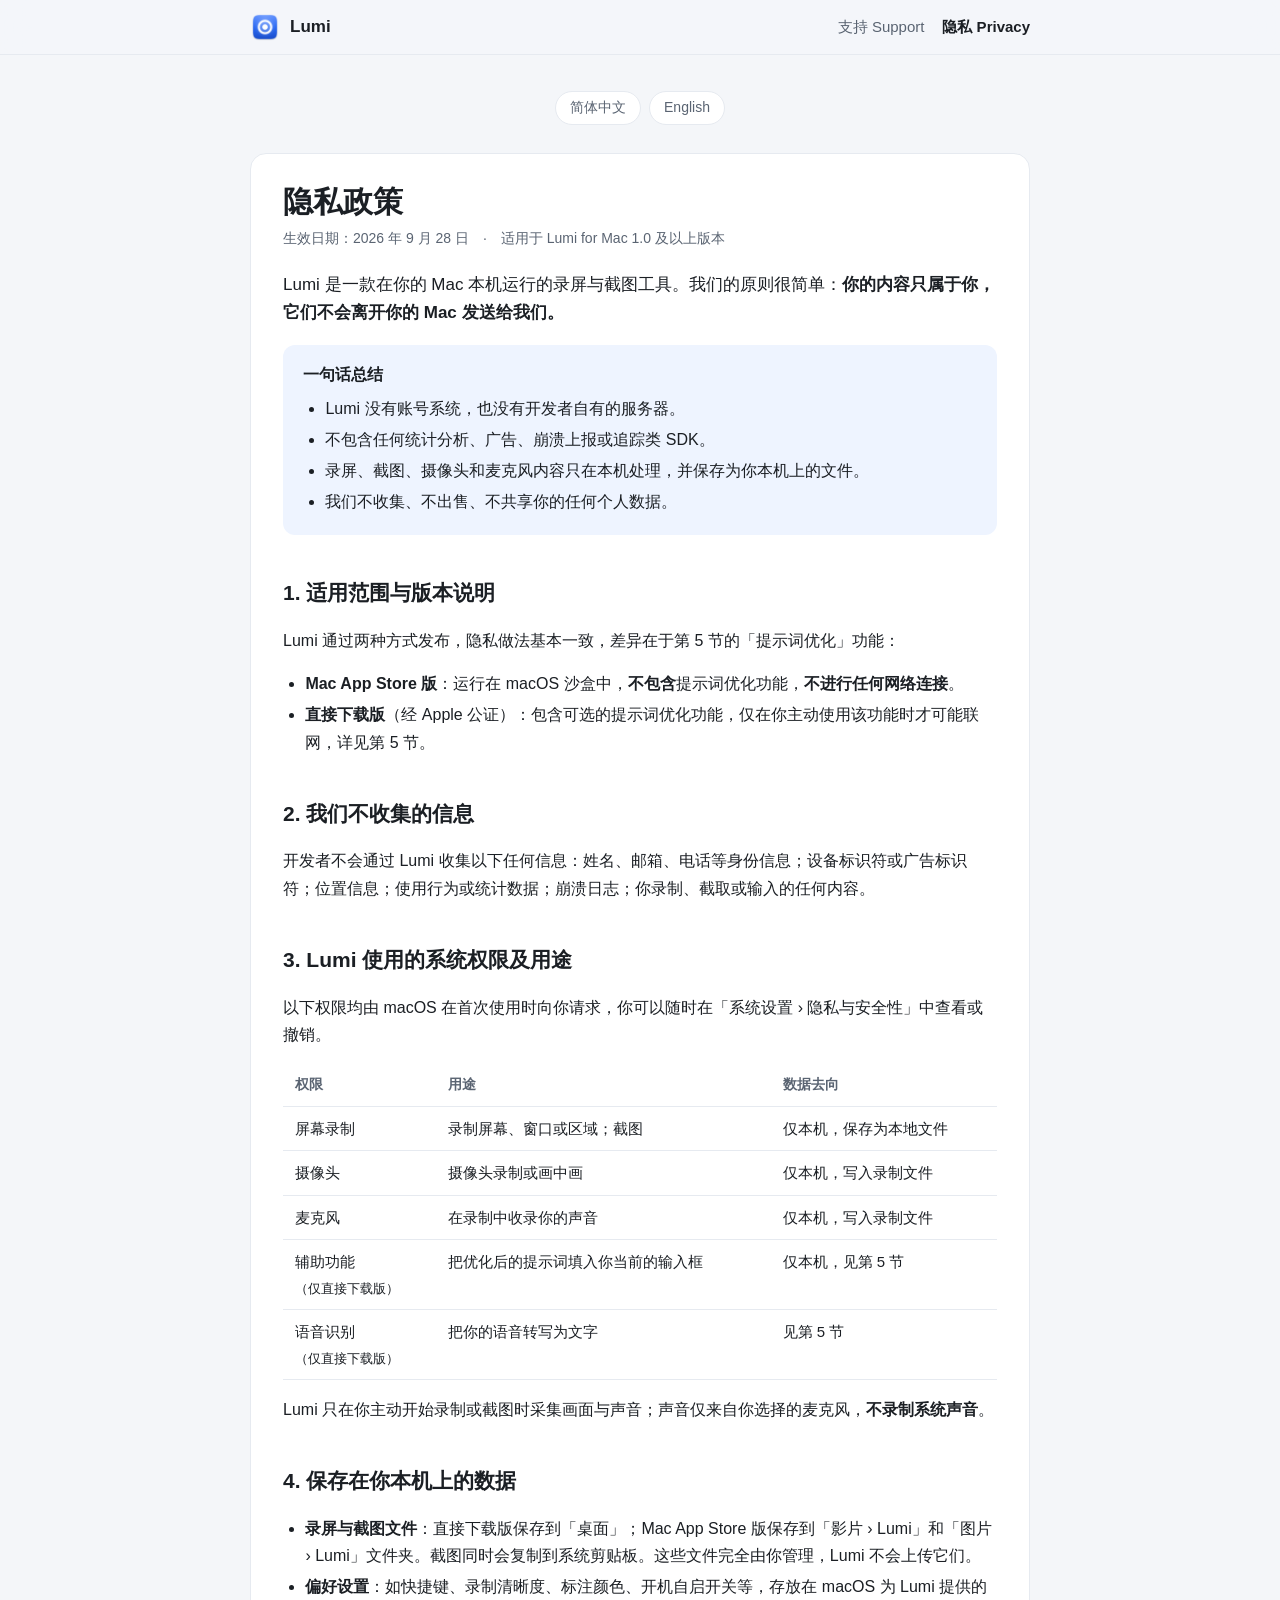
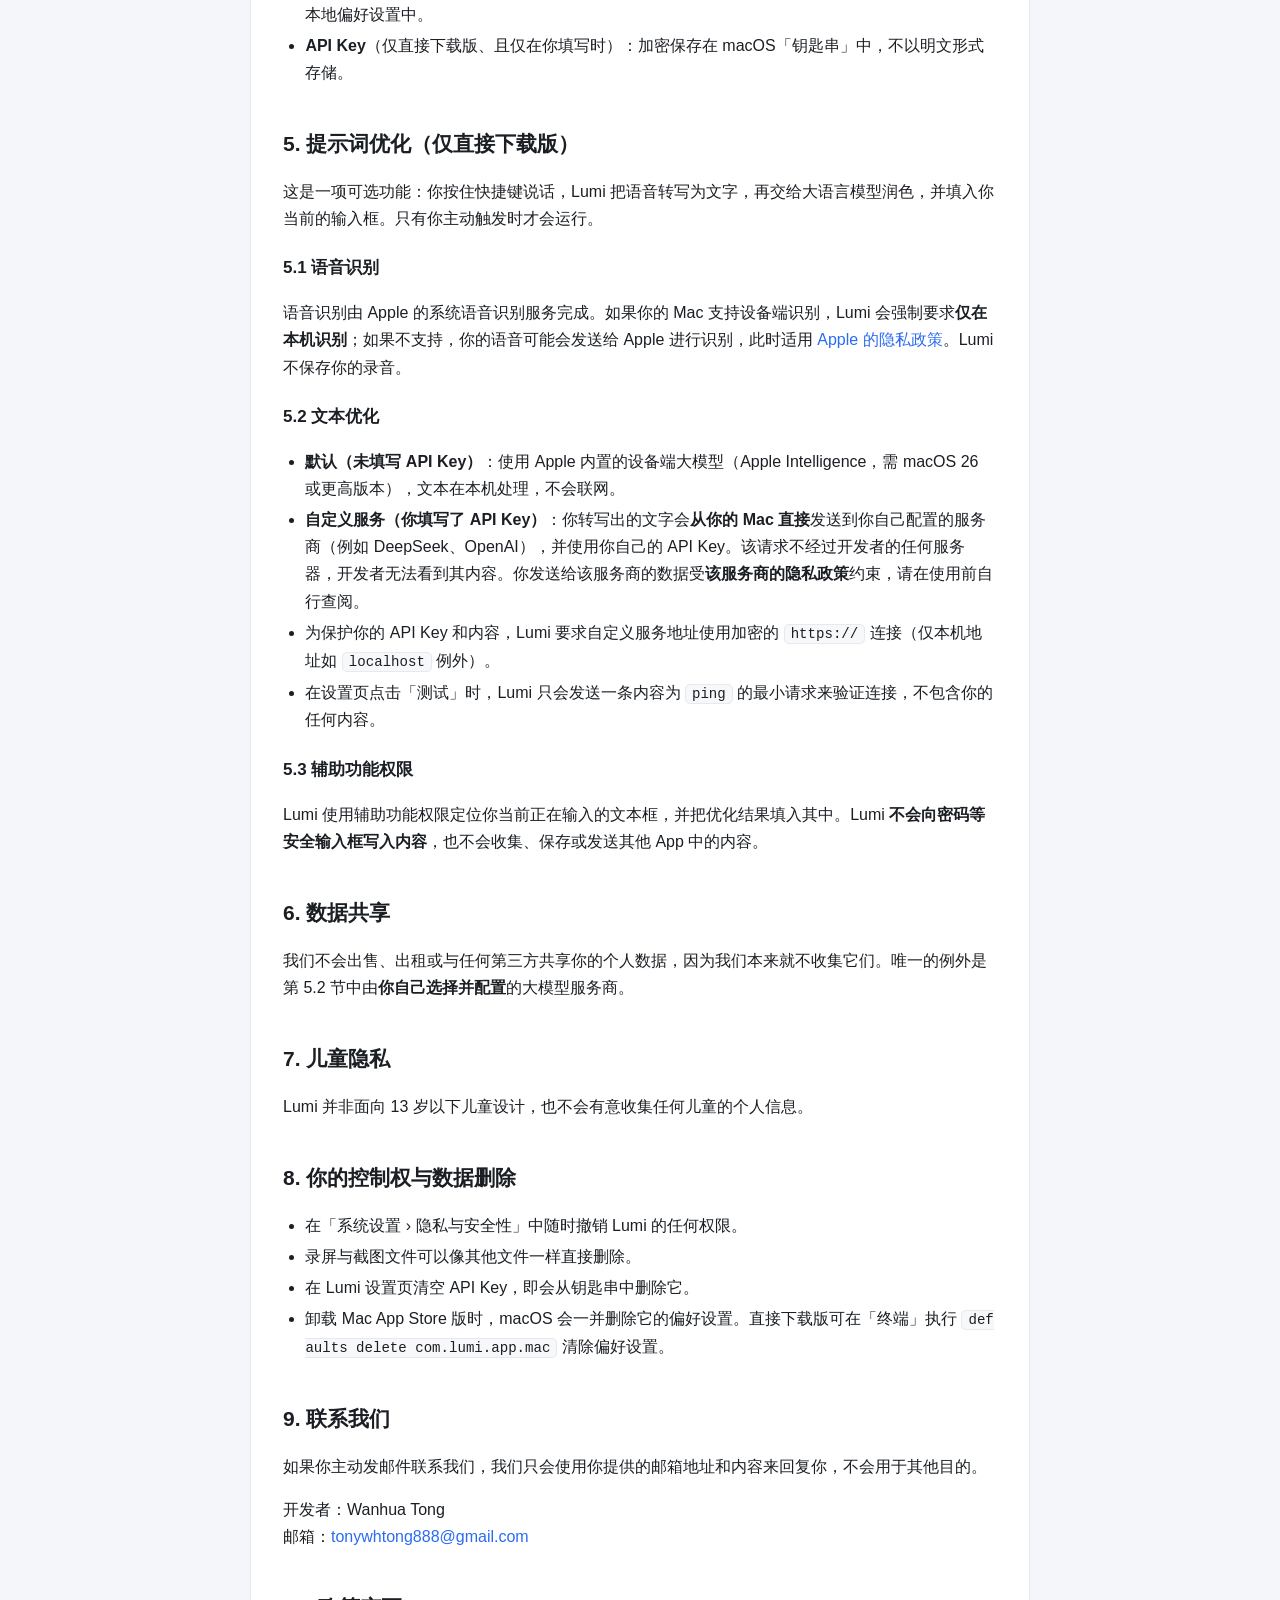
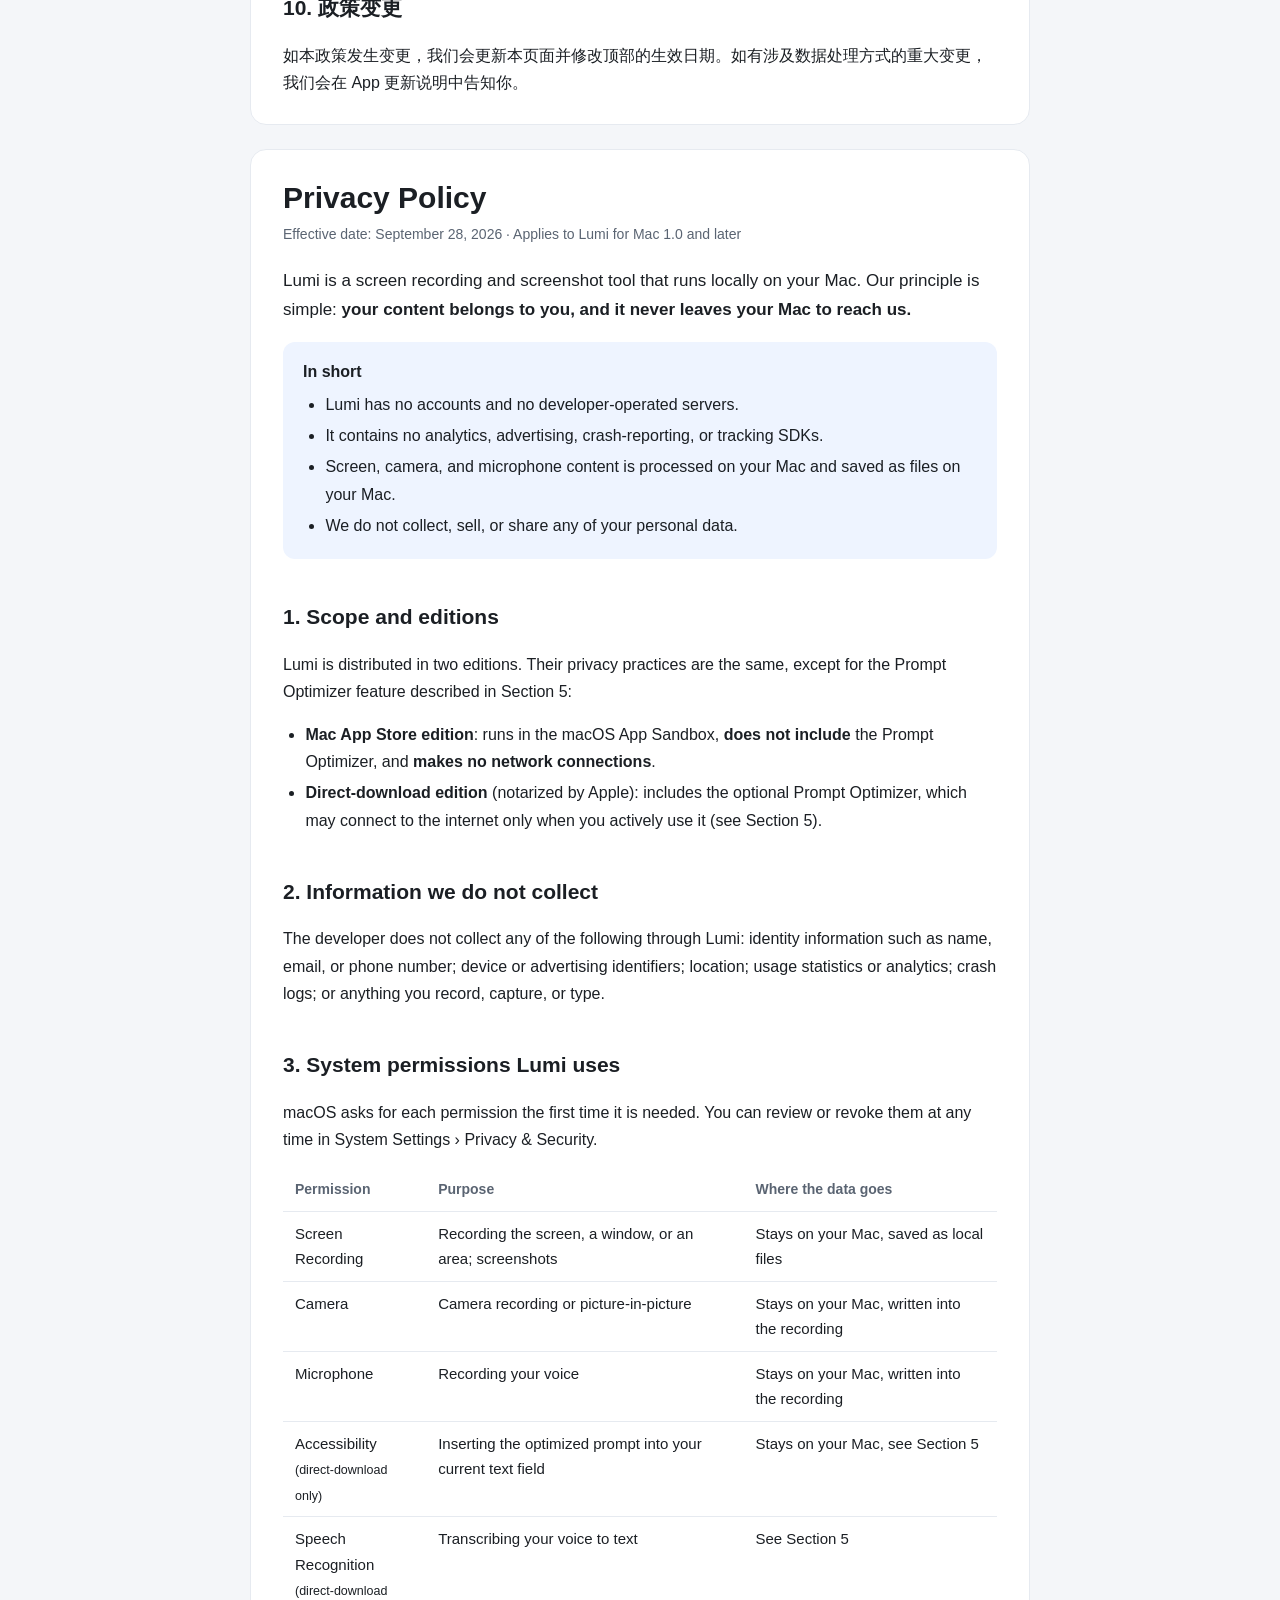
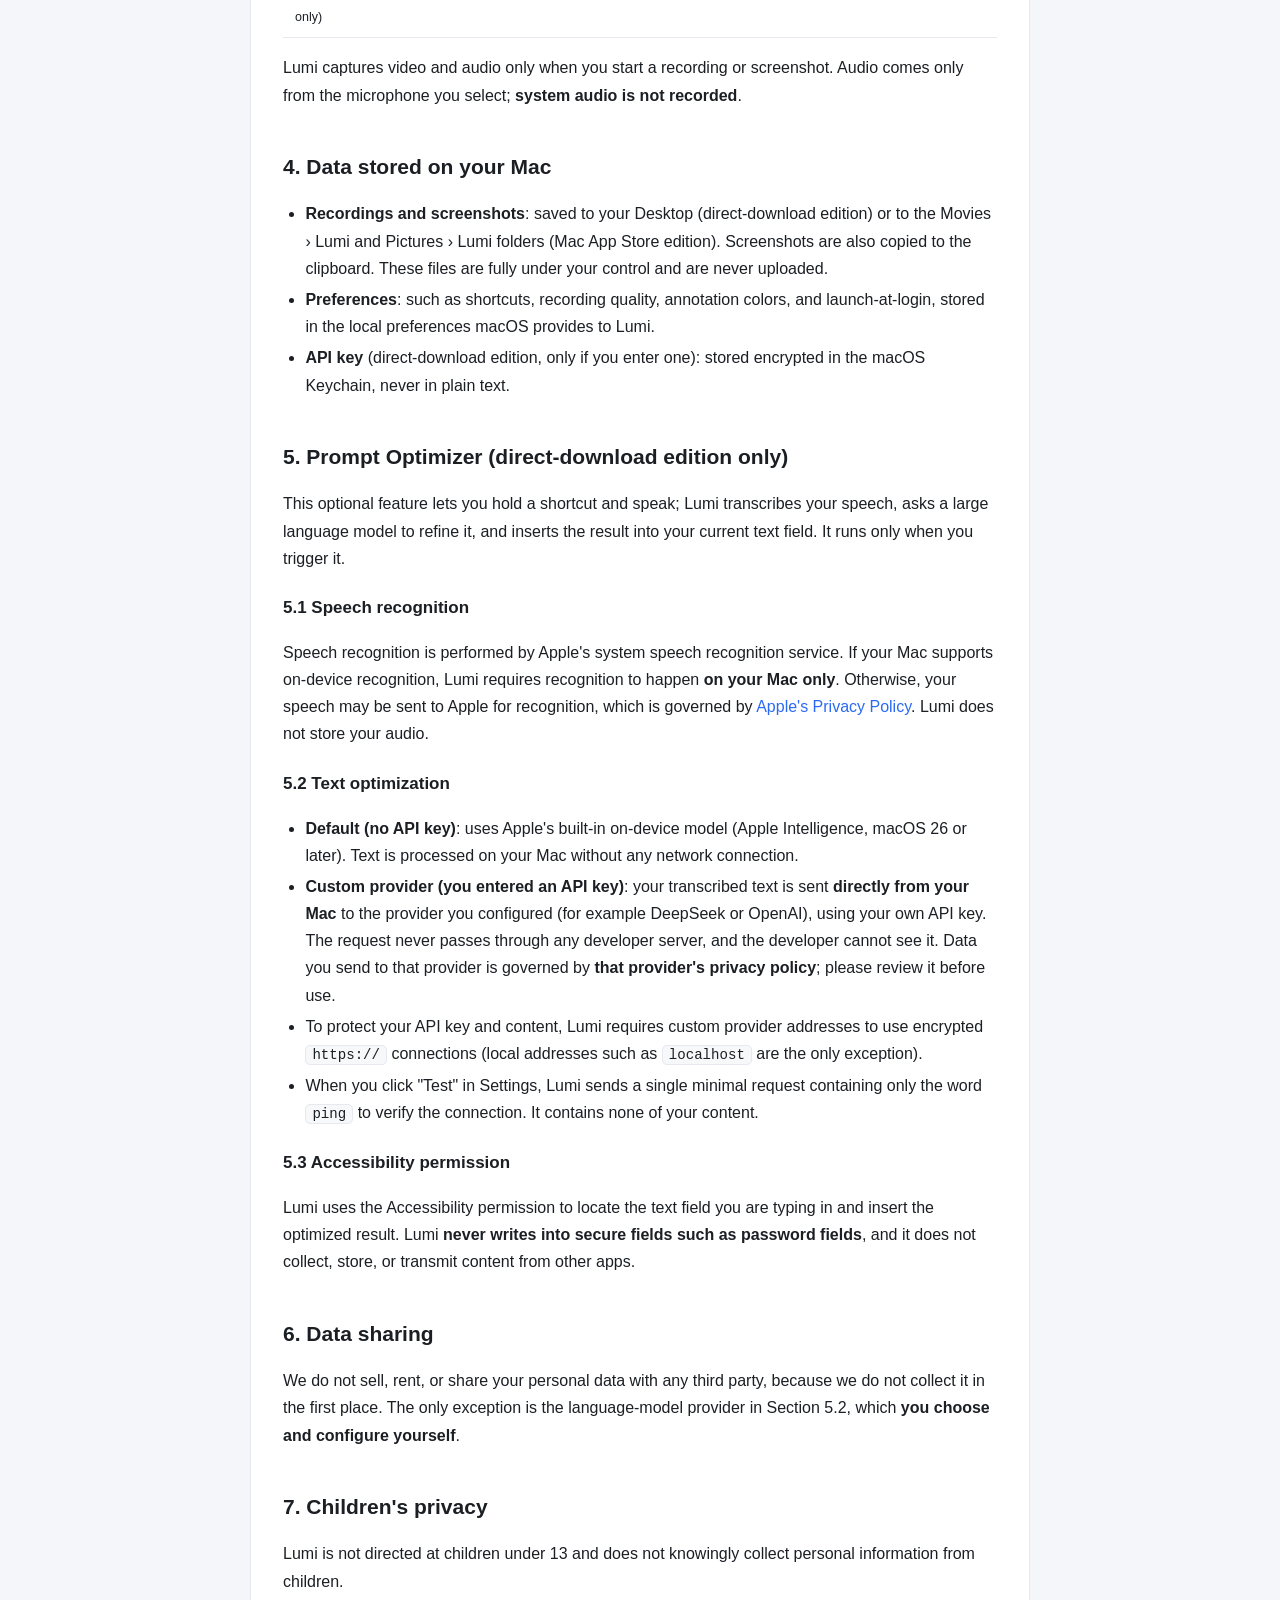
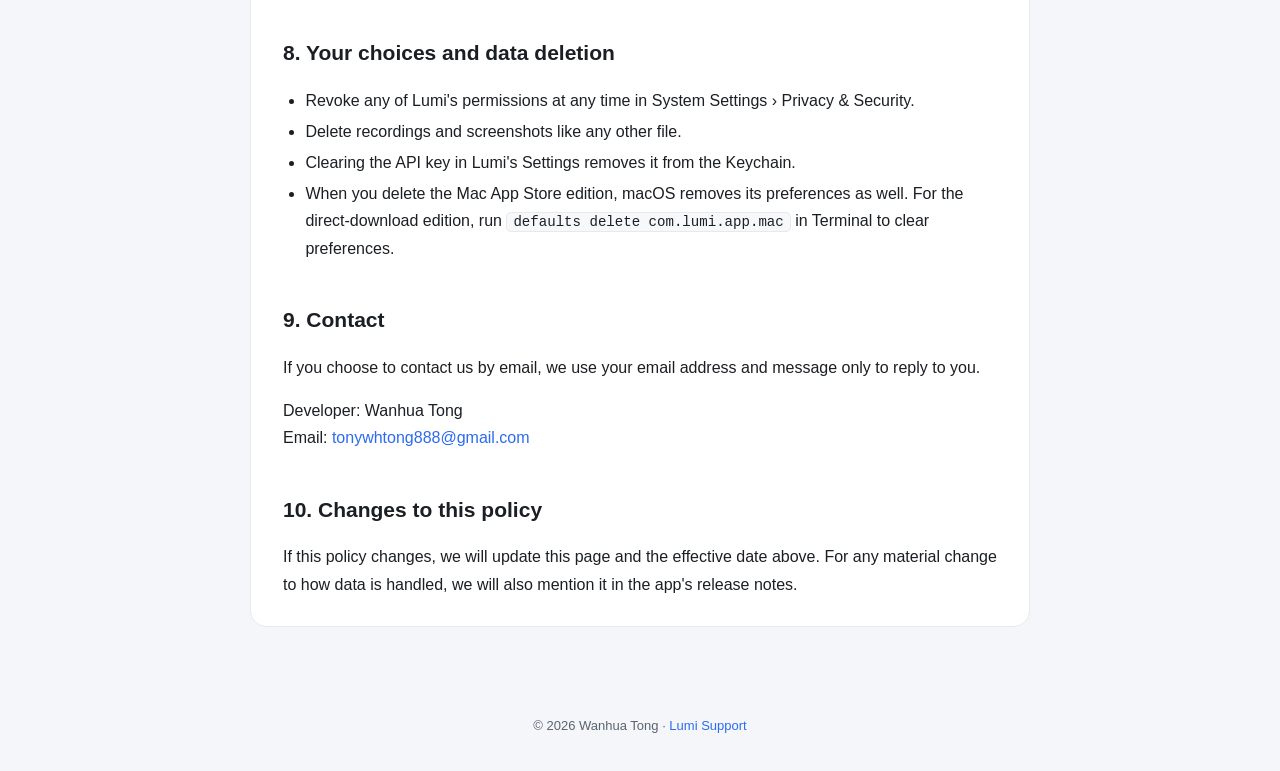
==== privacy.html @ 95c2de78 "Add Lumi support site and privacy policy" ====
<!doctype html>
<html lang="zh-Hans">
<head>
  <meta charset="utf-8">
  <meta name="viewport" content="width=device-width, initial-scale=1">
  <title>隐私政策 · Privacy Policy — Lumi</title>
  <meta name="description" content="Lumi for Mac 隐私政策：Lumi 不收集、不上传、不共享你的任何个人数据。">
  <link rel="icon" href="icon.png">
  <link rel="stylesheet" href="style.css">
</head>
<body>
  <header class="topbar">
    <div class="inner">
      <a class="brand" href="./"><img src="icon.png" alt="">Lumi</a>
      <nav>
        <a href="./">支持 Support</a>
        <a href="privacy.html" aria-current="page">隐私 Privacy</a>
      </nav>
    </div>
  </header>

  <main>
    <div class="lang-switch">
      <a href="#zh" lang="zh-Hans">简体中文</a>
      <a href="#en" lang="en">English</a>
    </div>

    <!-- ═════════════════════════ 简体中文 ═════════════════════════ -->
    <article class="card" id="zh" lang="zh-Hans">
      <h1>隐私政策</h1>
      <p class="meta">生效日期：2026 年 9 月 28 日　·　适用于 Lumi for Mac 1.0 及以上版本</p>

      <p class="lead">Lumi 是一款在你的 Mac 本机运行的录屏与截图工具。我们的原则很简单：<strong>你的内容只属于你，它们不会离开你的 Mac 发送给我们。</strong></p>

      <div class="summary">
        <strong>一句话总结</strong>
        <ul>
          <li>Lumi 没有账号系统，也没有开发者自有的服务器。</li>
          <li>不包含任何统计分析、广告、崩溃上报或追踪类 SDK。</li>
          <li>录屏、截图、摄像头和麦克风内容只在本机处理，并保存为你本机上的文件。</li>
          <li>我们不收集、不出售、不共享你的任何个人数据。</li>
        </ul>
      </div>

      <h2>1. 适用范围与版本说明</h2>
      <p>Lumi 通过两种方式发布，隐私做法基本一致，差异在于第 5 节的「提示词优化」功能：</p>
      <ul>
        <li><strong>Mac App Store 版</strong>：运行在 macOS 沙盒中，<strong>不包含</strong>提示词优化功能，<strong>不进行任何网络连接</strong>。</li>
        <li><strong>直接下载版</strong>（经 Apple 公证）：包含可选的提示词优化功能，仅在你主动使用该功能时才可能联网，详见第 5 节。</li>
      </ul>

      <h2>2. 我们不收集的信息</h2>
      <p>开发者不会通过 Lumi 收集以下任何信息：姓名、邮箱、电话等身份信息；设备标识符或广告标识符；位置信息；使用行为或统计数据；崩溃日志；你录制、截取或输入的任何内容。</p>

      <h2>3. Lumi 使用的系统权限及用途</h2>
      <p>以下权限均由 macOS 在首次使用时向你请求，你可以随时在「系统设置 › 隐私与安全性」中查看或撤销。</p>
      <table>
        <thead><tr><th>权限</th><th>用途</th><th>数据去向</th></tr></thead>
        <tbody>
          <tr><td>屏幕录制</td><td>录制屏幕、窗口或区域；截图</td><td>仅本机，保存为本地文件</td></tr>
          <tr><td>摄像头</td><td>摄像头录制或画中画</td><td>仅本机，写入录制文件</td></tr>
          <tr><td>麦克风</td><td>在录制中收录你的声音</td><td>仅本机，写入录制文件</td></tr>
          <tr><td>辅助功能<br><small>（仅直接下载版）</small></td><td>把优化后的提示词填入你当前的输入框</td><td>仅本机，见第 5 节</td></tr>
          <tr><td>语音识别<br><small>（仅直接下载版）</small></td><td>把你的语音转写为文字</td><td>见第 5 节</td></tr>
        </tbody>
      </table>
      <p>Lumi 只在你主动开始录制或截图时采集画面与声音；声音仅来自你选择的麦克风，<strong>不录制系统声音</strong>。</p>

      <h2>4. 保存在你本机上的数据</h2>
      <ul>
        <li><strong>录屏与截图文件</strong>：直接下载版保存到「桌面」；Mac App Store 版保存到「影片 › Lumi」和「图片 › Lumi」文件夹。截图同时会复制到系统剪贴板。这些文件完全由你管理，Lumi 不会上传它们。</li>
        <li><strong>偏好设置</strong>：如快捷键、录制清晰度、标注颜色、开机自启开关等，存放在 macOS 为 Lumi 提供的本地偏好设置中。</li>
        <li><strong>API Key</strong>（仅直接下载版、且仅在你填写时）：加密保存在 macOS「钥匙串」中，不以明文形式存储。</li>
      </ul>

      <h2>5. 提示词优化（仅直接下载版）</h2>
      <p>这是一项可选功能：你按住快捷键说话，Lumi 把语音转写为文字，再交给大语言模型润色，并填入你当前的输入框。只有你主动触发时才会运行。</p>
      <h3>5.1 语音识别</h3>
      <p>语音识别由 Apple 的系统语音识别服务完成。如果你的 Mac 支持设备端识别，Lumi 会强制要求<strong>仅在本机识别</strong>；如果不支持，你的语音可能会发送给 Apple 进行识别，此时适用 <a href="https://www.apple.com/legal/privacy/" rel="noopener">Apple 的隐私政策</a>。Lumi 不保存你的录音。</p>
      <h3>5.2 文本优化</h3>
      <ul>
        <li><strong>默认（未填写 API Key）</strong>：使用 Apple 内置的设备端大模型（Apple Intelligence，需 macOS 26 或更高版本），文本在本机处理，不会联网。</li>
        <li><strong>自定义服务（你填写了 API Key）</strong>：你转写出的文字会<strong>从你的 Mac 直接</strong>发送到你自己配置的服务商（例如 DeepSeek、OpenAI），并使用你自己的 API Key。该请求不经过开发者的任何服务器，开发者无法看到其内容。你发送给该服务商的数据受<strong>该服务商的隐私政策</strong>约束，请在使用前自行查阅。</li>
        <li>为保护你的 API Key 和内容，Lumi 要求自定义服务地址使用加密的 <code>https://</code> 连接（仅本机地址如 <code>localhost</code> 例外）。</li>
        <li>在设置页点击「测试」时，Lumi 只会发送一条内容为 <code>ping</code> 的最小请求来验证连接，不包含你的任何内容。</li>
      </ul>
      <h3>5.3 辅助功能权限</h3>
      <p>Lumi 使用辅助功能权限定位你当前正在输入的文本框，并把优化结果填入其中。Lumi <strong>不会向密码等安全输入框写入内容</strong>，也不会收集、保存或发送其他 App 中的内容。</p>

      <h2>6. 数据共享</h2>
      <p>我们不会出售、出租或与任何第三方共享你的个人数据，因为我们本来就不收集它们。唯一的例外是第 5.2 节中由<strong>你自己选择并配置</strong>的大模型服务商。</p>

      <h2>7. 儿童隐私</h2>
      <p>Lumi 并非面向 13 岁以下儿童设计，也不会有意收集任何儿童的个人信息。</p>

      <h2>8. 你的控制权与数据删除</h2>
      <ul>
        <li>在「系统设置 › 隐私与安全性」中随时撤销 Lumi 的任何权限。</li>
        <li>录屏与截图文件可以像其他文件一样直接删除。</li>
        <li>在 Lumi 设置页清空 API Key，即会从钥匙串中删除它。</li>
        <li>卸载 Mac App Store 版时，macOS 会一并删除它的偏好设置。直接下载版可在「终端」执行 <code>defaults delete com.lumi.app.mac</code> 清除偏好设置。</li>
      </ul>

      <h2>9. 联系我们</h2>
      <p>如果你主动发邮件联系我们，我们只会使用你提供的邮箱地址和内容来回复你，不会用于其他目的。</p>
      <p>开发者：Wanhua Tong<br>邮箱：<a href="mailto:tonywhtong888@gmail.com">tonywhtong888@gmail.com</a></p>

      <h2>10. 政策变更</h2>
      <p>如本政策发生变更，我们会更新本页面并修改顶部的生效日期。如有涉及数据处理方式的重大变更，我们会在 App 更新说明中告知你。</p>
    </article>

    <!-- ═════════════════════════ English ═════════════════════════ -->
    <article class="card" id="en" lang="en">
      <h1>Privacy Policy</h1>
      <p class="meta">Effective date: September 28, 2026 · Applies to Lumi for Mac 1.0 and later</p>

      <p class="lead">Lumi is a screen recording and screenshot tool that runs locally on your Mac. Our principle is simple: <strong>your content belongs to you, and it never leaves your Mac to reach us.</strong></p>

      <div class="summary">
        <strong>In short</strong>
        <ul>
          <li>Lumi has no accounts and no developer-operated servers.</li>
          <li>It contains no analytics, advertising, crash-reporting, or tracking SDKs.</li>
          <li>Screen, camera, and microphone content is processed on your Mac and saved as files on your Mac.</li>
          <li>We do not collect, sell, or share any of your personal data.</li>
        </ul>
      </div>

      <h2>1. Scope and editions</h2>
      <p>Lumi is distributed in two editions. Their privacy practices are the same, except for the Prompt Optimizer feature described in Section 5:</p>
      <ul>
        <li><strong>Mac App Store edition</strong>: runs in the macOS App Sandbox, <strong>does not include</strong> the Prompt Optimizer, and <strong>makes no network connections</strong>.</li>
        <li><strong>Direct-download edition</strong> (notarized by Apple): includes the optional Prompt Optimizer, which may connect to the internet only when you actively use it (see Section 5).</li>
      </ul>

      <h2>2. Information we do not collect</h2>
      <p>The developer does not collect any of the following through Lumi: identity information such as name, email, or phone number; device or advertising identifiers; location; usage statistics or analytics; crash logs; or anything you record, capture, or type.</p>

      <h2>3. System permissions Lumi uses</h2>
      <p>macOS asks for each permission the first time it is needed. You can review or revoke them at any time in System Settings › Privacy &amp; Security.</p>
      <table>
        <thead><tr><th>Permission</th><th>Purpose</th><th>Where the data goes</th></tr></thead>
        <tbody>
          <tr><td>Screen Recording</td><td>Recording the screen, a window, or an area; screenshots</td><td>Stays on your Mac, saved as local files</td></tr>
          <tr><td>Camera</td><td>Camera recording or picture-in-picture</td><td>Stays on your Mac, written into the recording</td></tr>
          <tr><td>Microphone</td><td>Recording your voice</td><td>Stays on your Mac, written into the recording</td></tr>
          <tr><td>Accessibility<br><small>(direct-download only)</small></td><td>Inserting the optimized prompt into your current text field</td><td>Stays on your Mac, see Section 5</td></tr>
          <tr><td>Speech Recognition<br><small>(direct-download only)</small></td><td>Transcribing your voice to text</td><td>See Section 5</td></tr>
        </tbody>
      </table>
      <p>Lumi captures video and audio only when you start a recording or screenshot. Audio comes only from the microphone you select; <strong>system audio is not recorded</strong>.</p>

      <h2>4. Data stored on your Mac</h2>
      <ul>
        <li><strong>Recordings and screenshots</strong>: saved to your Desktop (direct-download edition) or to the Movies › Lumi and Pictures › Lumi folders (Mac App Store edition). Screenshots are also copied to the clipboard. These files are fully under your control and are never uploaded.</li>
        <li><strong>Preferences</strong>: such as shortcuts, recording quality, annotation colors, and launch-at-login, stored in the local preferences macOS provides to Lumi.</li>
        <li><strong>API key</strong> (direct-download edition, only if you enter one): stored encrypted in the macOS Keychain, never in plain text.</li>
      </ul>

      <h2>5. Prompt Optimizer (direct-download edition only)</h2>
      <p>This optional feature lets you hold a shortcut and speak; Lumi transcribes your speech, asks a large language model to refine it, and inserts the result into your current text field. It runs only when you trigger it.</p>
      <h3>5.1 Speech recognition</h3>
      <p>Speech recognition is performed by Apple's system speech recognition service. If your Mac supports on-device recognition, Lumi requires recognition to happen <strong>on your Mac only</strong>. Otherwise, your speech may be sent to Apple for recognition, which is governed by <a href="https://www.apple.com/legal/privacy/" rel="noopener">Apple's Privacy Policy</a>. Lumi does not store your audio.</p>
      <h3>5.2 Text optimization</h3>
      <ul>
        <li><strong>Default (no API key)</strong>: uses Apple's built-in on-device model (Apple Intelligence, macOS 26 or later). Text is processed on your Mac without any network connection.</li>
        <li><strong>Custom provider (you entered an API key)</strong>: your transcribed text is sent <strong>directly from your Mac</strong> to the provider you configured (for example DeepSeek or OpenAI), using your own API key. The request never passes through any developer server, and the developer cannot see it. Data you send to that provider is governed by <strong>that provider's privacy policy</strong>; please review it before use.</li>
        <li>To protect your API key and content, Lumi requires custom provider addresses to use encrypted <code>https://</code> connections (local addresses such as <code>localhost</code> are the only exception).</li>
        <li>When you click "Test" in Settings, Lumi sends a single minimal request containing only the word <code>ping</code> to verify the connection. It contains none of your content.</li>
      </ul>
      <h3>5.3 Accessibility permission</h3>
      <p>Lumi uses the Accessibility permission to locate the text field you are typing in and insert the optimized result. Lumi <strong>never writes into secure fields such as password fields</strong>, and it does not collect, store, or transmit content from other apps.</p>

      <h2>6. Data sharing</h2>
      <p>We do not sell, rent, or share your personal data with any third party, because we do not collect it in the first place. The only exception is the language-model provider in Section 5.2, which <strong>you choose and configure yourself</strong>.</p>

      <h2>7. Children's privacy</h2>
      <p>Lumi is not directed at children under 13 and does not knowingly collect personal information from children.</p>

      <h2>8. Your choices and data deletion</h2>
      <ul>
        <li>Revoke any of Lumi's permissions at any time in System Settings › Privacy &amp; Security.</li>
        <li>Delete recordings and screenshots like any other file.</li>
        <li>Clearing the API key in Lumi's Settings removes it from the Keychain.</li>
        <li>When you delete the Mac App Store edition, macOS removes its preferences as well. For the direct-download edition, run <code>defaults delete com.lumi.app.mac</code> in Terminal to clear preferences.</li>
      </ul>

      <h2>9. Contact</h2>
      <p>If you choose to contact us by email, we use your email address and message only to reply to you.</p>
      <p>Developer: Wanhua Tong<br>Email: <a href="mailto:tonywhtong888@gmail.com">tonywhtong888@gmail.com</a></p>

      <h2>10. Changes to this policy</h2>
      <p>If this policy changes, we will update this page and the effective date above. For any material change to how data is handled, we will also mention it in the app's release notes.</p>
    </article>
  </main>

  <footer>© 2026 Wanhua Tong · <a href="./">Lumi Support</a></footer>
</body>
</html>
---- style.css ----
/* Lumi 支持站点样式：无外部字体与脚本，不向任何第三方发起请求。 */

:root {
  --brand: #2b6af3;
  --brand-tint: #eef4ff;
  --text: #1b1f24;
  --text-2: #5a6472;
  --bg: #f4f6f9;
  --card: #ffffff;
  --border: #e6eaf0;
  --code-bg: #f6f8fa;
  --warn-bg: #fff6e5;
  --warn-border: #f5c46b;
  color-scheme: light dark;
}

@media (prefers-color-scheme: dark) {
  :root {
    --brand: #5b8def;
    --brand-tint: rgba(91, 141, 239, 0.14);
    --text: #e8eaef;
    --text-2: #a3abb8;
    --bg: #101318;
    --card: #1c2027;
    --border: #323844;
    --code-bg: #262b34;
    --warn-bg: rgba(245, 196, 107, 0.12);
    --warn-border: #8a6a2a;
  }
}

* { box-sizing: border-box; }

html { scroll-behavior: smooth; }

body {
  margin: 0;
  background: var(--bg);
  color: var(--text);
  font: 16px/1.7 -apple-system, BlinkMacSystemFont, "SF Pro Text", "PingFang SC",
    "Hiragino Sans GB", "Microsoft YaHei", "Segoe UI", sans-serif;
  -webkit-font-smoothing: antialiased;
}

a { color: var(--brand); text-decoration: none; }
a:hover { text-decoration: underline; }

/* ── 顶栏 ── */
.topbar {
  position: sticky;
  top: 0;
  z-index: 10;
  background: color-mix(in srgb, var(--bg) 85%, transparent);
  backdrop-filter: saturate(180%) blur(16px);
  -webkit-backdrop-filter: saturate(180%) blur(16px);
  border-bottom: 1px solid var(--border);
}
.topbar .inner {
  max-width: 820px;
  margin: 0 auto;
  padding: 12px 20px;
  display: flex;
  align-items: center;
  gap: 20px;
}
.brand {
  display: flex;
  align-items: center;
  gap: 10px;
  font-weight: 700;
  font-size: 17px;
  color: var(--text);
}
.brand:hover { text-decoration: none; }
.brand img { width: 30px; height: 30px; }
.topbar nav { display: flex; gap: 18px; margin-left: auto; font-size: 15px; }
.topbar nav a { color: var(--text-2); }
.topbar nav a[aria-current="page"] { color: var(--text); font-weight: 600; }

/* ── 主体 ── */
main { max-width: 820px; margin: 0 auto; padding: 36px 20px 64px; }

.hero { text-align: center; padding: 16px 0 28px; }
.hero img { width: 112px; height: 112px; }
.hero h1 { margin: 12px 0 4px; font-size: 34px; letter-spacing: -0.02em; }
.hero p { margin: 0; color: var(--text-2); }

.lang-switch {
  display: flex;
  justify-content: center;
  gap: 8px;
  margin: 0 0 28px;
  font-size: 14px;
}
.lang-switch a {
  padding: 4px 14px;
  border: 1px solid var(--border);
  border-radius: 999px;
  color: var(--text-2);
  background: var(--card);
}

.card {
  background: var(--card);
  border: 1px solid var(--border);
  border-radius: 16px;
  padding: 28px 32px;
  margin-bottom: 24px;
}
.card > :first-child { margin-top: 0; }
.card > :last-child { margin-bottom: 0; }

h1 { font-size: 30px; line-height: 1.3; margin: 0 0 6px; }
h2 {
  font-size: 21px;
  margin: 32px 0 10px;
  padding-top: 8px;
  scroll-margin-top: 72px;
}
h3 { font-size: 17px; margin: 22px 0 6px; }
.meta { color: var(--text-2); font-size: 14px; margin: 0 0 20px; }
.lead { font-size: 17px; }

ul, ol { padding-left: 1.4em; }
li { margin: 4px 0; }

code, kbd {
  font-family: "SF Mono", ui-monospace, Menlo, Consolas, monospace;
  font-size: 0.88em;
  background: var(--code-bg);
  border: 1px solid var(--border);
  border-radius: 5px;
  padding: 1px 6px;
  word-break: break-all;
}
kbd { border-bottom-width: 2px; white-space: nowrap; word-break: normal; }

table { width: 100%; border-collapse: collapse; margin: 12px 0; font-size: 15px; }
th, td { text-align: left; padding: 9px 12px; border-bottom: 1px solid var(--border); vertical-align: top; }
th { color: var(--text-2); font-weight: 600; font-size: 14px; }

.summary {
  background: var(--brand-tint);
  border-radius: 12px;
  padding: 16px 20px;
  margin: 16px 0 8px;
}
.summary ul { margin: 6px 0 0; }

.note {
  background: var(--warn-bg);
  border: 1px solid var(--warn-border);
  border-radius: 12px;
  padding: 12px 16px;
  font-size: 15px;
}

.contact {
  display: inline-block;
  margin-top: 6px;
  padding: 10px 20px;
  border-radius: 10px;
  background: var(--brand);
  color: #fff;
  font-weight: 600;
}
.contact:hover { text-decoration: none; opacity: 0.92; }

details { border-bottom: 1px solid var(--border); padding: 10px 0; }
details:last-of-type { border-bottom: 0; }
summary { cursor: pointer; font-weight: 600; }
details > :not(summary) { margin: 8px 0 0; }

footer {
  text-align: center;
  color: var(--text-2);
  font-size: 13px;
  padding: 0 20px 40px;
}

@media (max-width: 600px) {
  .card { padding: 22px 18px; border-radius: 14px; }
  .topbar nav { gap: 12px; }
  h1 { font-size: 26px; }
  table { font-size: 14px; }
  th, td { padding: 8px 6px; }
}
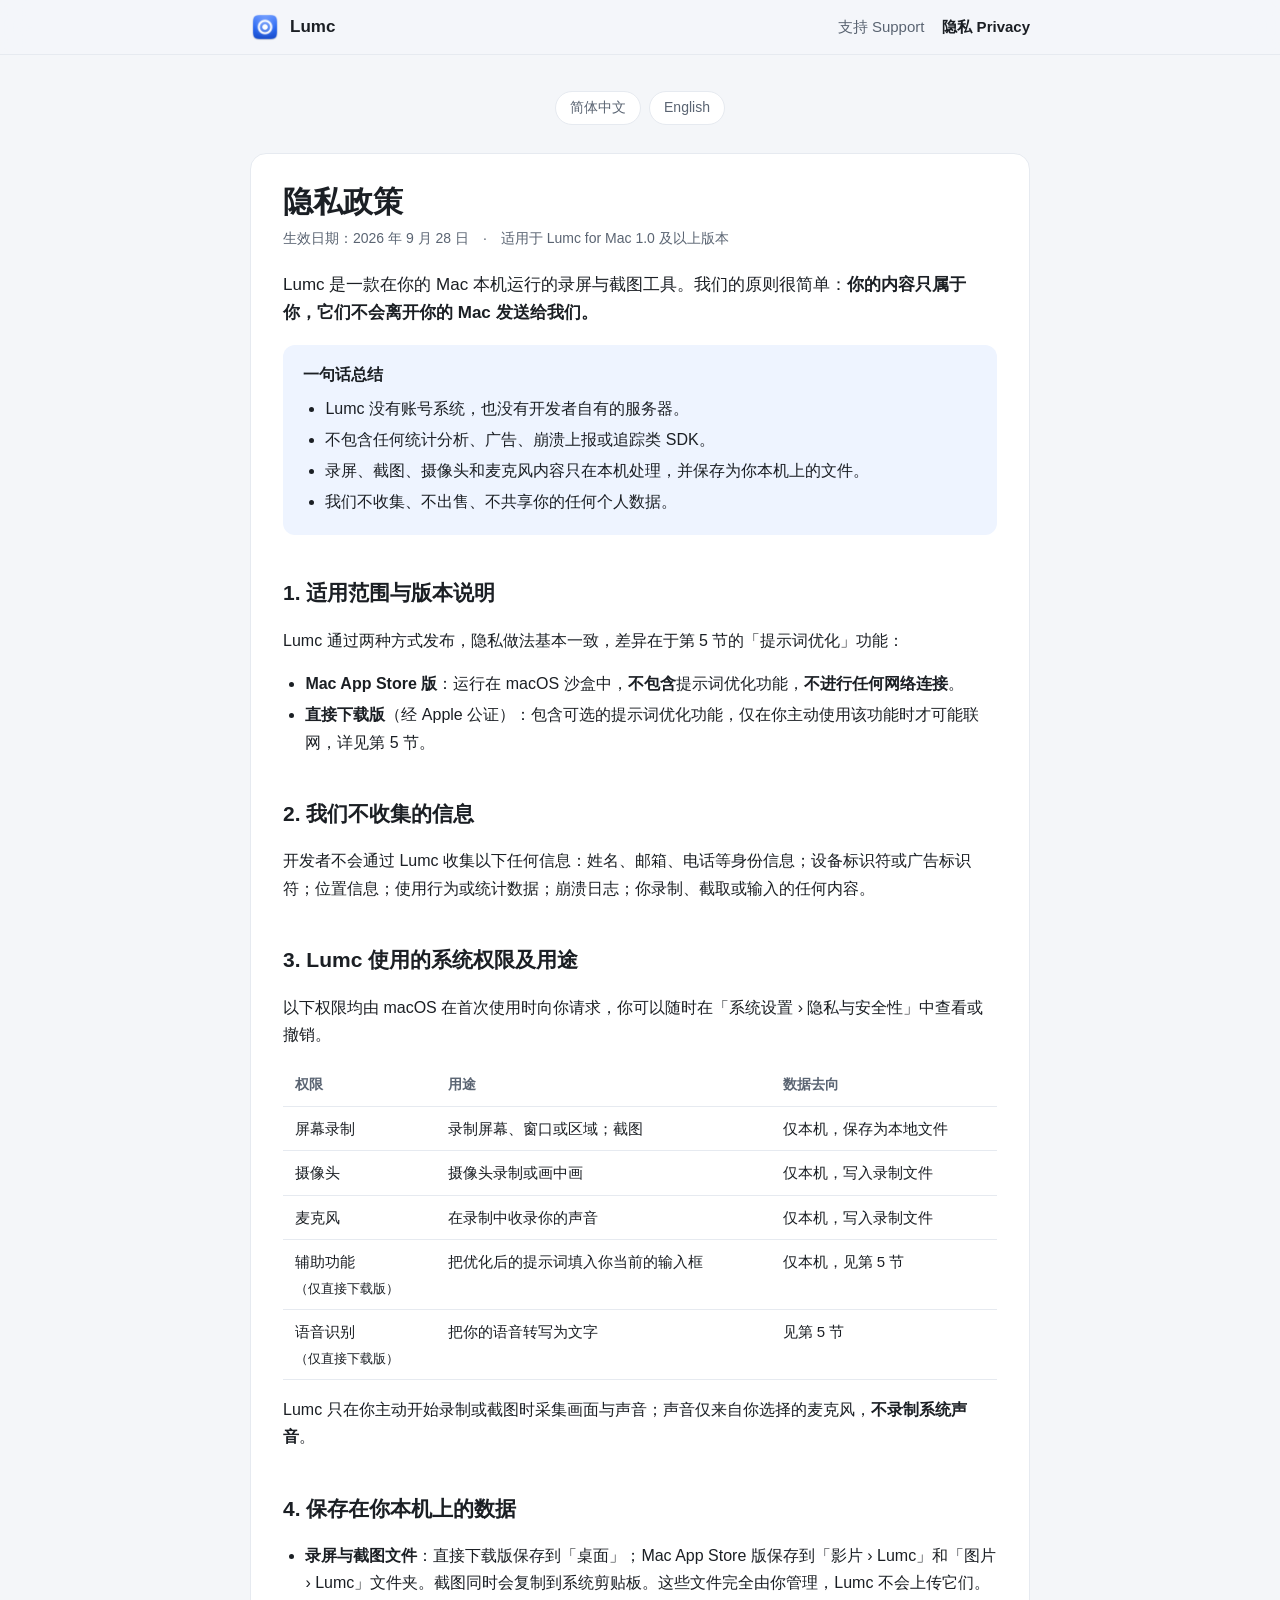
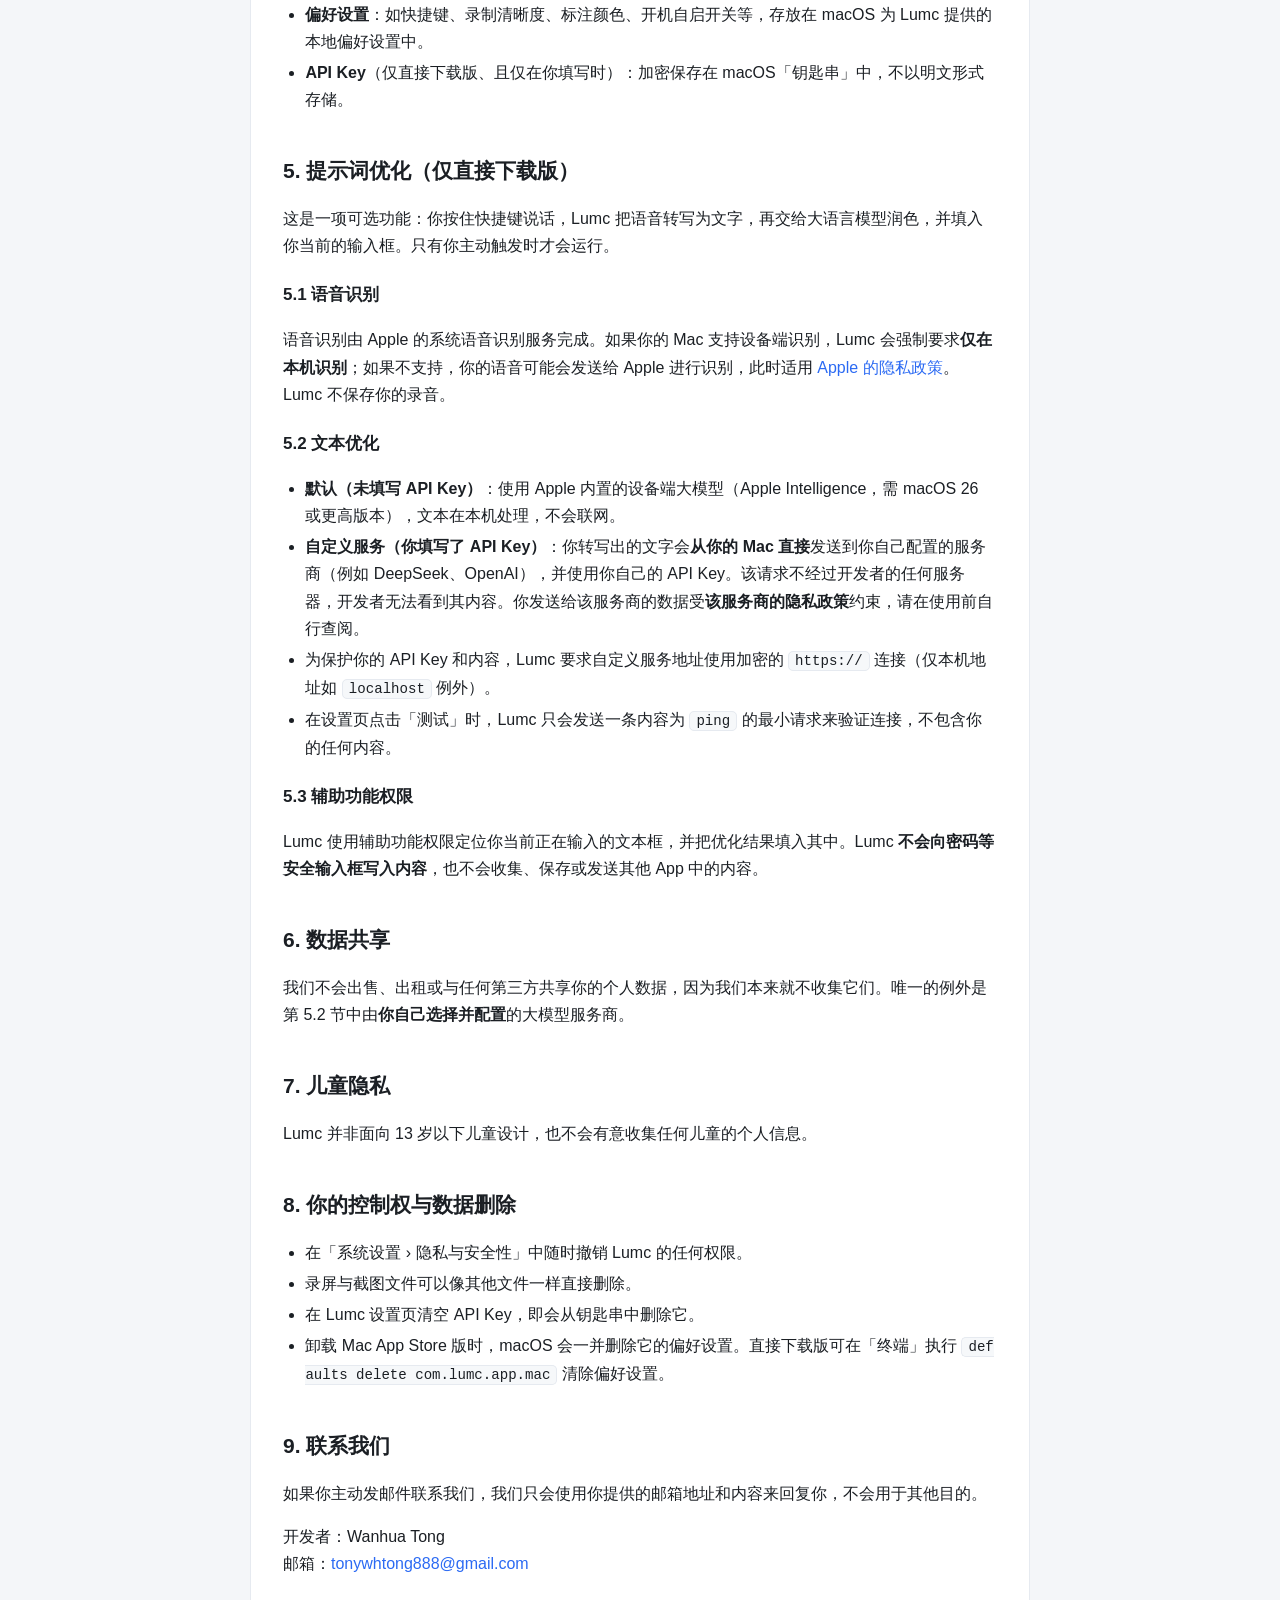
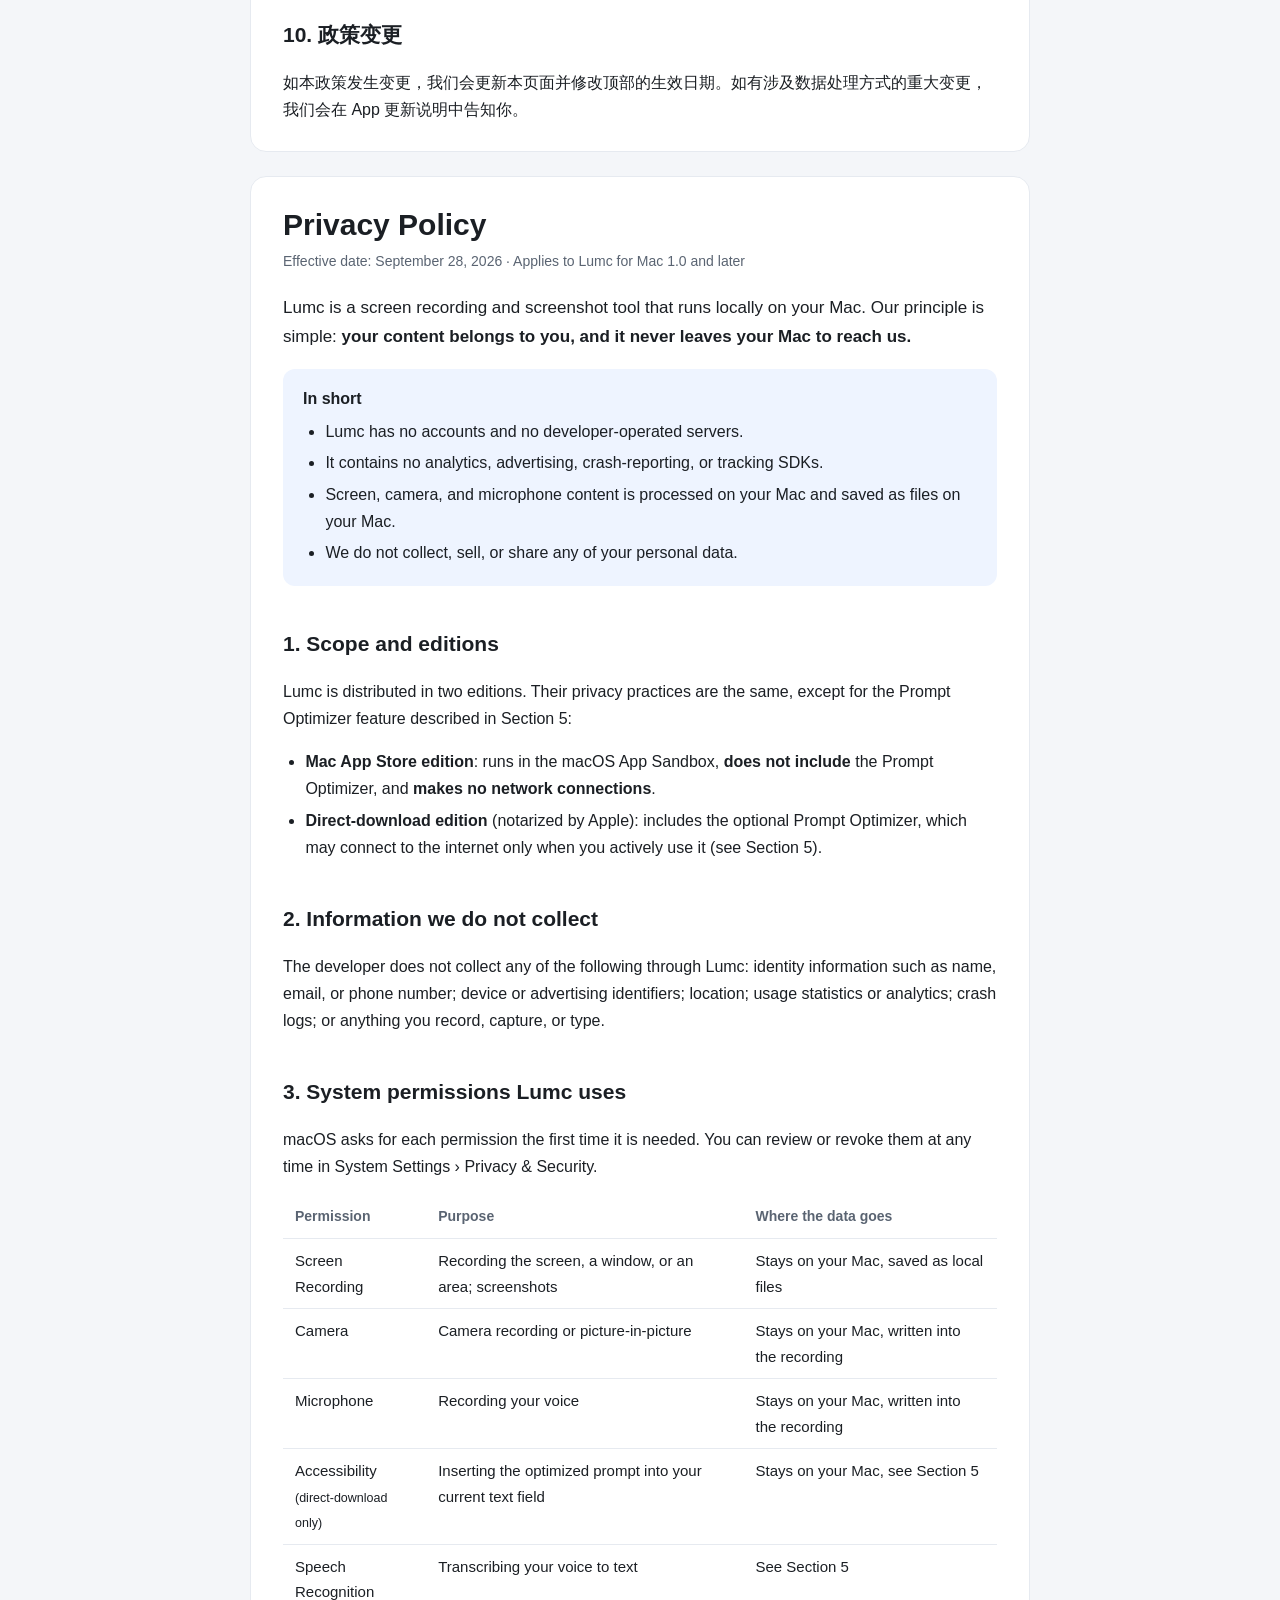
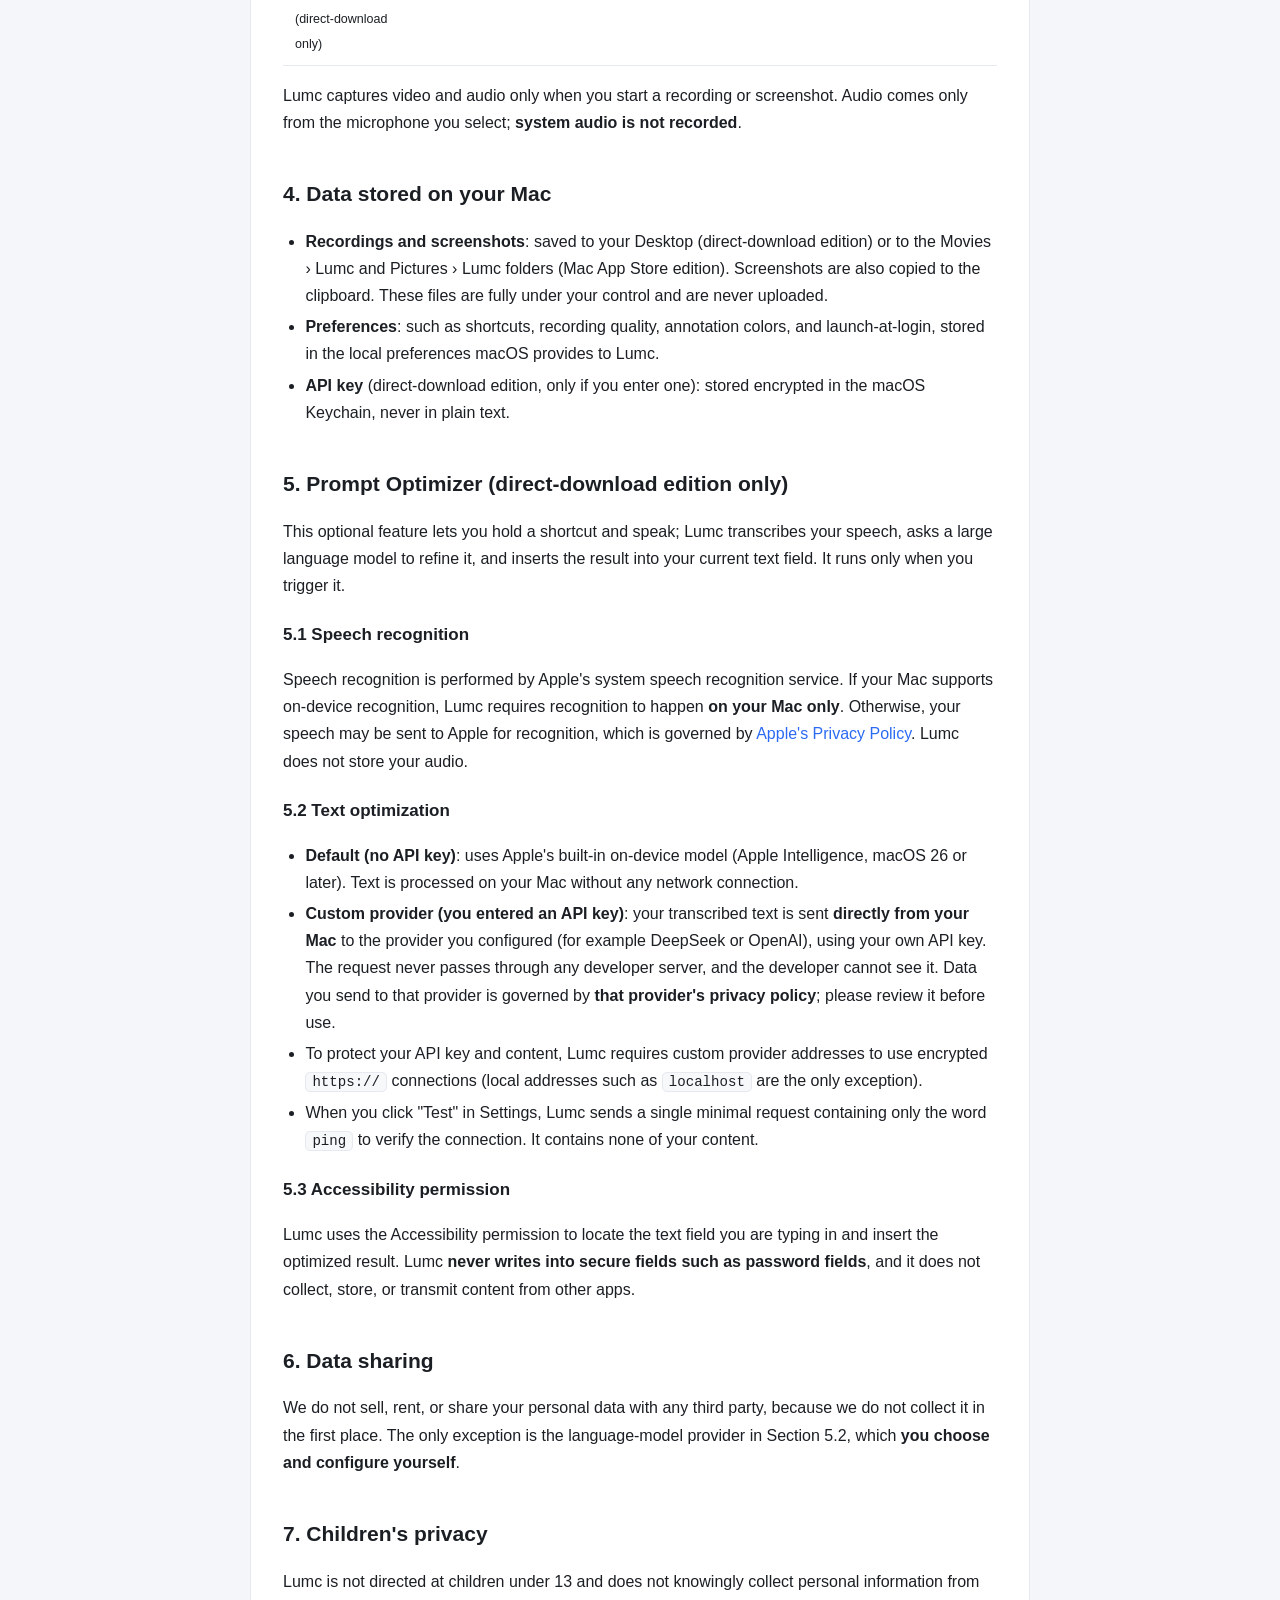
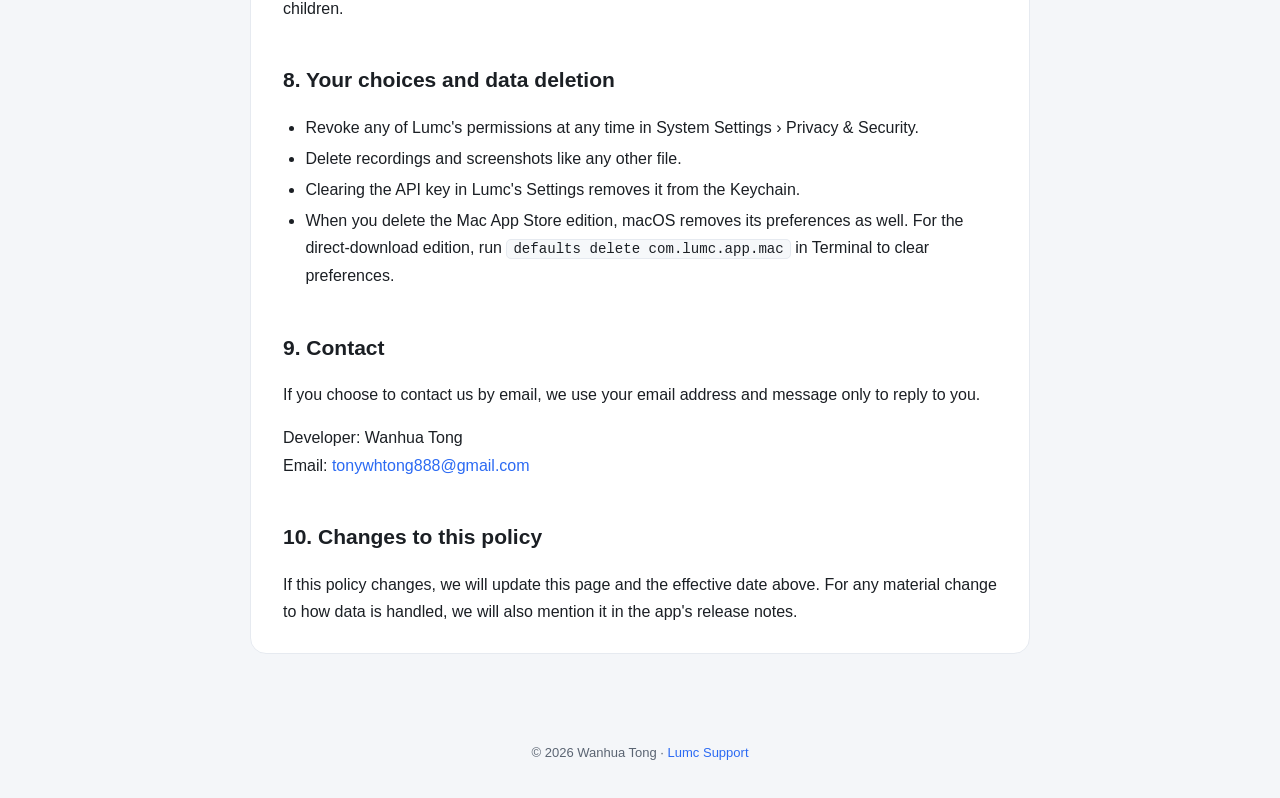
==== commit b0857505: "Rename product to Lumc" ====
--- a/privacy.html
+++ b/privacy.html
@@ -3,15 +3,15 @@
 <head>
   <meta charset="utf-8">
   <meta name="viewport" content="width=device-width, initial-scale=1">
-  <title>隐私政策 · Privacy Policy — Lumi</title>
-  <meta name="description" content="Lumi for Mac 隐私政策：Lumi 不收集、不上传、不共享你的任何个人数据。">
+  <title>隐私政策 · Privacy Policy — Lumc</title>
+  <meta name="description" content="Lumc for Mac 隐私政策：Lumc 不收集、不上传、不共享你的任何个人数据。">
   <link rel="icon" href="icon.png">
   <link rel="stylesheet" href="style.css">
 </head>
 <body>
   <header class="topbar">
     <div class="inner">
-      <a class="brand" href="./"><img src="icon.png" alt="">Lumi</a>
+      <a class="brand" href="./"><img src="icon.png" alt="">Lumc</a>
       <nav>
         <a href="./">支持 Support</a>
         <a href="privacy.html" aria-current="page">隐私 Privacy</a>
@@ -28,14 +28,14 @@
     <!-- ═════════════════════════ 简体中文 ═════════════════════════ -->
     <article class="card" id="zh" lang="zh-Hans">
       <h1>隐私政策</h1>
-      <p class="meta">生效日期：2026 年 9 月 28 日　·　适用于 Lumi for Mac 1.0 及以上版本</p>
+      <p class="meta">生效日期：2026 年 9 月 28 日　·　适用于 Lumc for Mac 1.0 及以上版本</p>
 
-      <p class="lead">Lumi 是一款在你的 Mac 本机运行的录屏与截图工具。我们的原则很简单：<strong>你的内容只属于你，它们不会离开你的 Mac 发送给我们。</strong></p>
+      <p class="lead">Lumc 是一款在你的 Mac 本机运行的录屏与截图工具。我们的原则很简单：<strong>你的内容只属于你，它们不会离开你的 Mac 发送给我们。</strong></p>
 
       <div class="summary">
         <strong>一句话总结</strong>
         <ul>
-          <li>Lumi 没有账号系统，也没有开发者自有的服务器。</li>
+          <li>Lumc 没有账号系统，也没有开发者自有的服务器。</li>
           <li>不包含任何统计分析、广告、崩溃上报或追踪类 SDK。</li>
           <li>录屏、截图、摄像头和麦克风内容只在本机处理，并保存为你本机上的文件。</li>
           <li>我们不收集、不出售、不共享你的任何个人数据。</li>
@@ -43,16 +43,16 @@
       </div>
 
       <h2>1. 适用范围与版本说明</h2>
-      <p>Lumi 通过两种方式发布，隐私做法基本一致，差异在于第 5 节的「提示词优化」功能：</p>
+      <p>Lumc 通过两种方式发布，隐私做法基本一致，差异在于第 5 节的「提示词优化」功能：</p>
       <ul>
         <li><strong>Mac App Store 版</strong>：运行在 macOS 沙盒中，<strong>不包含</strong>提示词优化功能，<strong>不进行任何网络连接</strong>。</li>
         <li><strong>直接下载版</strong>（经 Apple 公证）：包含可选的提示词优化功能，仅在你主动使用该功能时才可能联网，详见第 5 节。</li>
       </ul>
 
       <h2>2. 我们不收集的信息</h2>
-      <p>开发者不会通过 Lumi 收集以下任何信息：姓名、邮箱、电话等身份信息；设备标识符或广告标识符；位置信息；使用行为或统计数据；崩溃日志；你录制、截取或输入的任何内容。</p>
+      <p>开发者不会通过 Lumc 收集以下任何信息：姓名、邮箱、电话等身份信息；设备标识符或广告标识符；位置信息；使用行为或统计数据；崩溃日志；你录制、截取或输入的任何内容。</p>
 
-      <h2>3. Lumi 使用的系统权限及用途</h2>
+      <h2>3. Lumc 使用的系统权限及用途</h2>
       <p>以下权限均由 macOS 在首次使用时向你请求，你可以随时在「系统设置 › 隐私与安全性」中查看或撤销。</p>
       <table>
         <thead><tr><th>权限</th><th>用途</th><th>数据去向</th></tr></thead>
@@ -64,41 +64,41 @@
           <tr><td>语音识别<br><small>（仅直接下载版）</small></td><td>把你的语音转写为文字</td><td>见第 5 节</td></tr>
         </tbody>
       </table>
-      <p>Lumi 只在你主动开始录制或截图时采集画面与声音；声音仅来自你选择的麦克风，<strong>不录制系统声音</strong>。</p>
+      <p>Lumc 只在你主动开始录制或截图时采集画面与声音；声音仅来自你选择的麦克风，<strong>不录制系统声音</strong>。</p>
 
       <h2>4. 保存在你本机上的数据</h2>
       <ul>
-        <li><strong>录屏与截图文件</strong>：直接下载版保存到「桌面」；Mac App Store 版保存到「影片 › Lumi」和「图片 › Lumi」文件夹。截图同时会复制到系统剪贴板。这些文件完全由你管理，Lumi 不会上传它们。</li>
-        <li><strong>偏好设置</strong>：如快捷键、录制清晰度、标注颜色、开机自启开关等，存放在 macOS 为 Lumi 提供的本地偏好设置中。</li>
+        <li><strong>录屏与截图文件</strong>：直接下载版保存到「桌面」；Mac App Store 版保存到「影片 › Lumc」和「图片 › Lumc」文件夹。截图同时会复制到系统剪贴板。这些文件完全由你管理，Lumc 不会上传它们。</li>
+        <li><strong>偏好设置</strong>：如快捷键、录制清晰度、标注颜色、开机自启开关等，存放在 macOS 为 Lumc 提供的本地偏好设置中。</li>
         <li><strong>API Key</strong>（仅直接下载版、且仅在你填写时）：加密保存在 macOS「钥匙串」中，不以明文形式存储。</li>
       </ul>
 
       <h2>5. 提示词优化（仅直接下载版）</h2>
-      <p>这是一项可选功能：你按住快捷键说话，Lumi 把语音转写为文字，再交给大语言模型润色，并填入你当前的输入框。只有你主动触发时才会运行。</p>
+      <p>这是一项可选功能：你按住快捷键说话，Lumc 把语音转写为文字，再交给大语言模型润色，并填入你当前的输入框。只有你主动触发时才会运行。</p>
       <h3>5.1 语音识别</h3>
-      <p>语音识别由 Apple 的系统语音识别服务完成。如果你的 Mac 支持设备端识别，Lumi 会强制要求<strong>仅在本机识别</strong>；如果不支持，你的语音可能会发送给 Apple 进行识别，此时适用 <a href="https://www.apple.com/legal/privacy/" rel="noopener">Apple 的隐私政策</a>。Lumi 不保存你的录音。</p>
+      <p>语音识别由 Apple 的系统语音识别服务完成。如果你的 Mac 支持设备端识别，Lumc 会强制要求<strong>仅在本机识别</strong>；如果不支持，你的语音可能会发送给 Apple 进行识别，此时适用 <a href="https://www.apple.com/legal/privacy/" rel="noopener">Apple 的隐私政策</a>。Lumc 不保存你的录音。</p>
       <h3>5.2 文本优化</h3>
       <ul>
         <li><strong>默认（未填写 API Key）</strong>：使用 Apple 内置的设备端大模型（Apple Intelligence，需 macOS 26 或更高版本），文本在本机处理，不会联网。</li>
         <li><strong>自定义服务（你填写了 API Key）</strong>：你转写出的文字会<strong>从你的 Mac 直接</strong>发送到你自己配置的服务商（例如 DeepSeek、OpenAI），并使用你自己的 API Key。该请求不经过开发者的任何服务器，开发者无法看到其内容。你发送给该服务商的数据受<strong>该服务商的隐私政策</strong>约束，请在使用前自行查阅。</li>
-        <li>为保护你的 API Key 和内容，Lumi 要求自定义服务地址使用加密的 <code>https://</code> 连接（仅本机地址如 <code>localhost</code> 例外）。</li>
-        <li>在设置页点击「测试」时，Lumi 只会发送一条内容为 <code>ping</code> 的最小请求来验证连接，不包含你的任何内容。</li>
+        <li>为保护你的 API Key 和内容，Lumc 要求自定义服务地址使用加密的 <code>https://</code> 连接（仅本机地址如 <code>localhost</code> 例外）。</li>
+        <li>在设置页点击「测试」时，Lumc 只会发送一条内容为 <code>ping</code> 的最小请求来验证连接，不包含你的任何内容。</li>
       </ul>
       <h3>5.3 辅助功能权限</h3>
-      <p>Lumi 使用辅助功能权限定位你当前正在输入的文本框，并把优化结果填入其中。Lumi <strong>不会向密码等安全输入框写入内容</strong>，也不会收集、保存或发送其他 App 中的内容。</p>
+      <p>Lumc 使用辅助功能权限定位你当前正在输入的文本框，并把优化结果填入其中。Lumc <strong>不会向密码等安全输入框写入内容</strong>，也不会收集、保存或发送其他 App 中的内容。</p>
 
       <h2>6. 数据共享</h2>
       <p>我们不会出售、出租或与任何第三方共享你的个人数据，因为我们本来就不收集它们。唯一的例外是第 5.2 节中由<strong>你自己选择并配置</strong>的大模型服务商。</p>
 
       <h2>7. 儿童隐私</h2>
-      <p>Lumi 并非面向 13 岁以下儿童设计，也不会有意收集任何儿童的个人信息。</p>
+      <p>Lumc 并非面向 13 岁以下儿童设计，也不会有意收集任何儿童的个人信息。</p>
 
       <h2>8. 你的控制权与数据删除</h2>
       <ul>
-        <li>在「系统设置 › 隐私与安全性」中随时撤销 Lumi 的任何权限。</li>
+        <li>在「系统设置 › 隐私与安全性」中随时撤销 Lumc 的任何权限。</li>
         <li>录屏与截图文件可以像其他文件一样直接删除。</li>
-        <li>在 Lumi 设置页清空 API Key，即会从钥匙串中删除它。</li>
-        <li>卸载 Mac App Store 版时，macOS 会一并删除它的偏好设置。直接下载版可在「终端」执行 <code>defaults delete com.lumi.app.mac</code> 清除偏好设置。</li>
+        <li>在 Lumc 设置页清空 API Key，即会从钥匙串中删除它。</li>
+        <li>卸载 Mac App Store 版时，macOS 会一并删除它的偏好设置。直接下载版可在「终端」执行 <code>defaults delete com.lumc.app.mac</code> 清除偏好设置。</li>
       </ul>
 
       <h2>9. 联系我们</h2>
@@ -112,14 +112,14 @@
     <!-- ═════════════════════════ English ═════════════════════════ -->
     <article class="card" id="en" lang="en">
       <h1>Privacy Policy</h1>
-      <p class="meta">Effective date: September 28, 2026 · Applies to Lumi for Mac 1.0 and later</p>
+      <p class="meta">Effective date: September 28, 2026 · Applies to Lumc for Mac 1.0 and later</p>
 
-      <p class="lead">Lumi is a screen recording and screenshot tool that runs locally on your Mac. Our principle is simple: <strong>your content belongs to you, and it never leaves your Mac to reach us.</strong></p>
+      <p class="lead">Lumc is a screen recording and screenshot tool that runs locally on your Mac. Our principle is simple: <strong>your content belongs to you, and it never leaves your Mac to reach us.</strong></p>
 
       <div class="summary">
         <strong>In short</strong>
         <ul>
-          <li>Lumi has no accounts and no developer-operated servers.</li>
+          <li>Lumc has no accounts and no developer-operated servers.</li>
           <li>It contains no analytics, advertising, crash-reporting, or tracking SDKs.</li>
           <li>Screen, camera, and microphone content is processed on your Mac and saved as files on your Mac.</li>
           <li>We do not collect, sell, or share any of your personal data.</li>
@@ -127,16 +127,16 @@
       </div>
 
       <h2>1. Scope and editions</h2>
-      <p>Lumi is distributed in two editions. Their privacy practices are the same, except for the Prompt Optimizer feature described in Section 5:</p>
+      <p>Lumc is distributed in two editions. Their privacy practices are the same, except for the Prompt Optimizer feature described in Section 5:</p>
       <ul>
         <li><strong>Mac App Store edition</strong>: runs in the macOS App Sandbox, <strong>does not include</strong> the Prompt Optimizer, and <strong>makes no network connections</strong>.</li>
         <li><strong>Direct-download edition</strong> (notarized by Apple): includes the optional Prompt Optimizer, which may connect to the internet only when you actively use it (see Section 5).</li>
       </ul>
 
       <h2>2. Information we do not collect</h2>
-      <p>The developer does not collect any of the following through Lumi: identity information such as name, email, or phone number; device or advertising identifiers; location; usage statistics or analytics; crash logs; or anything you record, capture, or type.</p>
+      <p>The developer does not collect any of the following through Lumc: identity information such as name, email, or phone number; device or advertising identifiers; location; usage statistics or analytics; crash logs; or anything you record, capture, or type.</p>
 
-      <h2>3. System permissions Lumi uses</h2>
+      <h2>3. System permissions Lumc uses</h2>
       <p>macOS asks for each permission the first time it is needed. You can review or revoke them at any time in System Settings › Privacy &amp; Security.</p>
       <table>
         <thead><tr><th>Permission</th><th>Purpose</th><th>Where the data goes</th></tr></thead>
@@ -148,41 +148,41 @@
           <tr><td>Speech Recognition<br><small>(direct-download only)</small></td><td>Transcribing your voice to text</td><td>See Section 5</td></tr>
         </tbody>
       </table>
-      <p>Lumi captures video and audio only when you start a recording or screenshot. Audio comes only from the microphone you select; <strong>system audio is not recorded</strong>.</p>
+      <p>Lumc captures video and audio only when you start a recording or screenshot. Audio comes only from the microphone you select; <strong>system audio is not recorded</strong>.</p>
 
       <h2>4. Data stored on your Mac</h2>
       <ul>
-        <li><strong>Recordings and screenshots</strong>: saved to your Desktop (direct-download edition) or to the Movies › Lumi and Pictures › Lumi folders (Mac App Store edition). Screenshots are also copied to the clipboard. These files are fully under your control and are never uploaded.</li>
-        <li><strong>Preferences</strong>: such as shortcuts, recording quality, annotation colors, and launch-at-login, stored in the local preferences macOS provides to Lumi.</li>
+        <li><strong>Recordings and screenshots</strong>: saved to your Desktop (direct-download edition) or to the Movies › Lumc and Pictures › Lumc folders (Mac App Store edition). Screenshots are also copied to the clipboard. These files are fully under your control and are never uploaded.</li>
+        <li><strong>Preferences</strong>: such as shortcuts, recording quality, annotation colors, and launch-at-login, stored in the local preferences macOS provides to Lumc.</li>
         <li><strong>API key</strong> (direct-download edition, only if you enter one): stored encrypted in the macOS Keychain, never in plain text.</li>
       </ul>
 
       <h2>5. Prompt Optimizer (direct-download edition only)</h2>
-      <p>This optional feature lets you hold a shortcut and speak; Lumi transcribes your speech, asks a large language model to refine it, and inserts the result into your current text field. It runs only when you trigger it.</p>
+      <p>This optional feature lets you hold a shortcut and speak; Lumc transcribes your speech, asks a large language model to refine it, and inserts the result into your current text field. It runs only when you trigger it.</p>
       <h3>5.1 Speech recognition</h3>
-      <p>Speech recognition is performed by Apple's system speech recognition service. If your Mac supports on-device recognition, Lumi requires recognition to happen <strong>on your Mac only</strong>. Otherwise, your speech may be sent to Apple for recognition, which is governed by <a href="https://www.apple.com/legal/privacy/" rel="noopener">Apple's Privacy Policy</a>. Lumi does not store your audio.</p>
+      <p>Speech recognition is performed by Apple's system speech recognition service. If your Mac supports on-device recognition, Lumc requires recognition to happen <strong>on your Mac only</strong>. Otherwise, your speech may be sent to Apple for recognition, which is governed by <a href="https://www.apple.com/legal/privacy/" rel="noopener">Apple's Privacy Policy</a>. Lumc does not store your audio.</p>
       <h3>5.2 Text optimization</h3>
       <ul>
         <li><strong>Default (no API key)</strong>: uses Apple's built-in on-device model (Apple Intelligence, macOS 26 or later). Text is processed on your Mac without any network connection.</li>
         <li><strong>Custom provider (you entered an API key)</strong>: your transcribed text is sent <strong>directly from your Mac</strong> to the provider you configured (for example DeepSeek or OpenAI), using your own API key. The request never passes through any developer server, and the developer cannot see it. Data you send to that provider is governed by <strong>that provider's privacy policy</strong>; please review it before use.</li>
-        <li>To protect your API key and content, Lumi requires custom provider addresses to use encrypted <code>https://</code> connections (local addresses such as <code>localhost</code> are the only exception).</li>
-        <li>When you click "Test" in Settings, Lumi sends a single minimal request containing only the word <code>ping</code> to verify the connection. It contains none of your content.</li>
+        <li>To protect your API key and content, Lumc requires custom provider addresses to use encrypted <code>https://</code> connections (local addresses such as <code>localhost</code> are the only exception).</li>
+        <li>When you click "Test" in Settings, Lumc sends a single minimal request containing only the word <code>ping</code> to verify the connection. It contains none of your content.</li>
       </ul>
       <h3>5.3 Accessibility permission</h3>
-      <p>Lumi uses the Accessibility permission to locate the text field you are typing in and insert the optimized result. Lumi <strong>never writes into secure fields such as password fields</strong>, and it does not collect, store, or transmit content from other apps.</p>
+      <p>Lumc uses the Accessibility permission to locate the text field you are typing in and insert the optimized result. Lumc <strong>never writes into secure fields such as password fields</strong>, and it does not collect, store, or transmit content from other apps.</p>
 
       <h2>6. Data sharing</h2>
       <p>We do not sell, rent, or share your personal data with any third party, because we do not collect it in the first place. The only exception is the language-model provider in Section 5.2, which <strong>you choose and configure yourself</strong>.</p>
 
       <h2>7. Children's privacy</h2>
-      <p>Lumi is not directed at children under 13 and does not knowingly collect personal information from children.</p>
+      <p>Lumc is not directed at children under 13 and does not knowingly collect personal information from children.</p>
 
       <h2>8. Your choices and data deletion</h2>
       <ul>
-        <li>Revoke any of Lumi's permissions at any time in System Settings › Privacy &amp; Security.</li>
+        <li>Revoke any of Lumc's permissions at any time in System Settings › Privacy &amp; Security.</li>
         <li>Delete recordings and screenshots like any other file.</li>
-        <li>Clearing the API key in Lumi's Settings removes it from the Keychain.</li>
-        <li>When you delete the Mac App Store edition, macOS removes its preferences as well. For the direct-download edition, run <code>defaults delete com.lumi.app.mac</code> in Terminal to clear preferences.</li>
+        <li>Clearing the API key in Lumc's Settings removes it from the Keychain.</li>
+        <li>When you delete the Mac App Store edition, macOS removes its preferences as well. For the direct-download edition, run <code>defaults delete com.lumc.app.mac</code> in Terminal to clear preferences.</li>
       </ul>
 
       <h2>9. Contact</h2>
@@ -194,6 +194,6 @@
     </article>
   </main>
 
-  <footer>© 2026 Wanhua Tong · <a href="./">Lumi Support</a></footer>
+  <footer>© 2026 Wanhua Tong · <a href="./">Lumc Support</a></footer>
 </body>
 </html>
